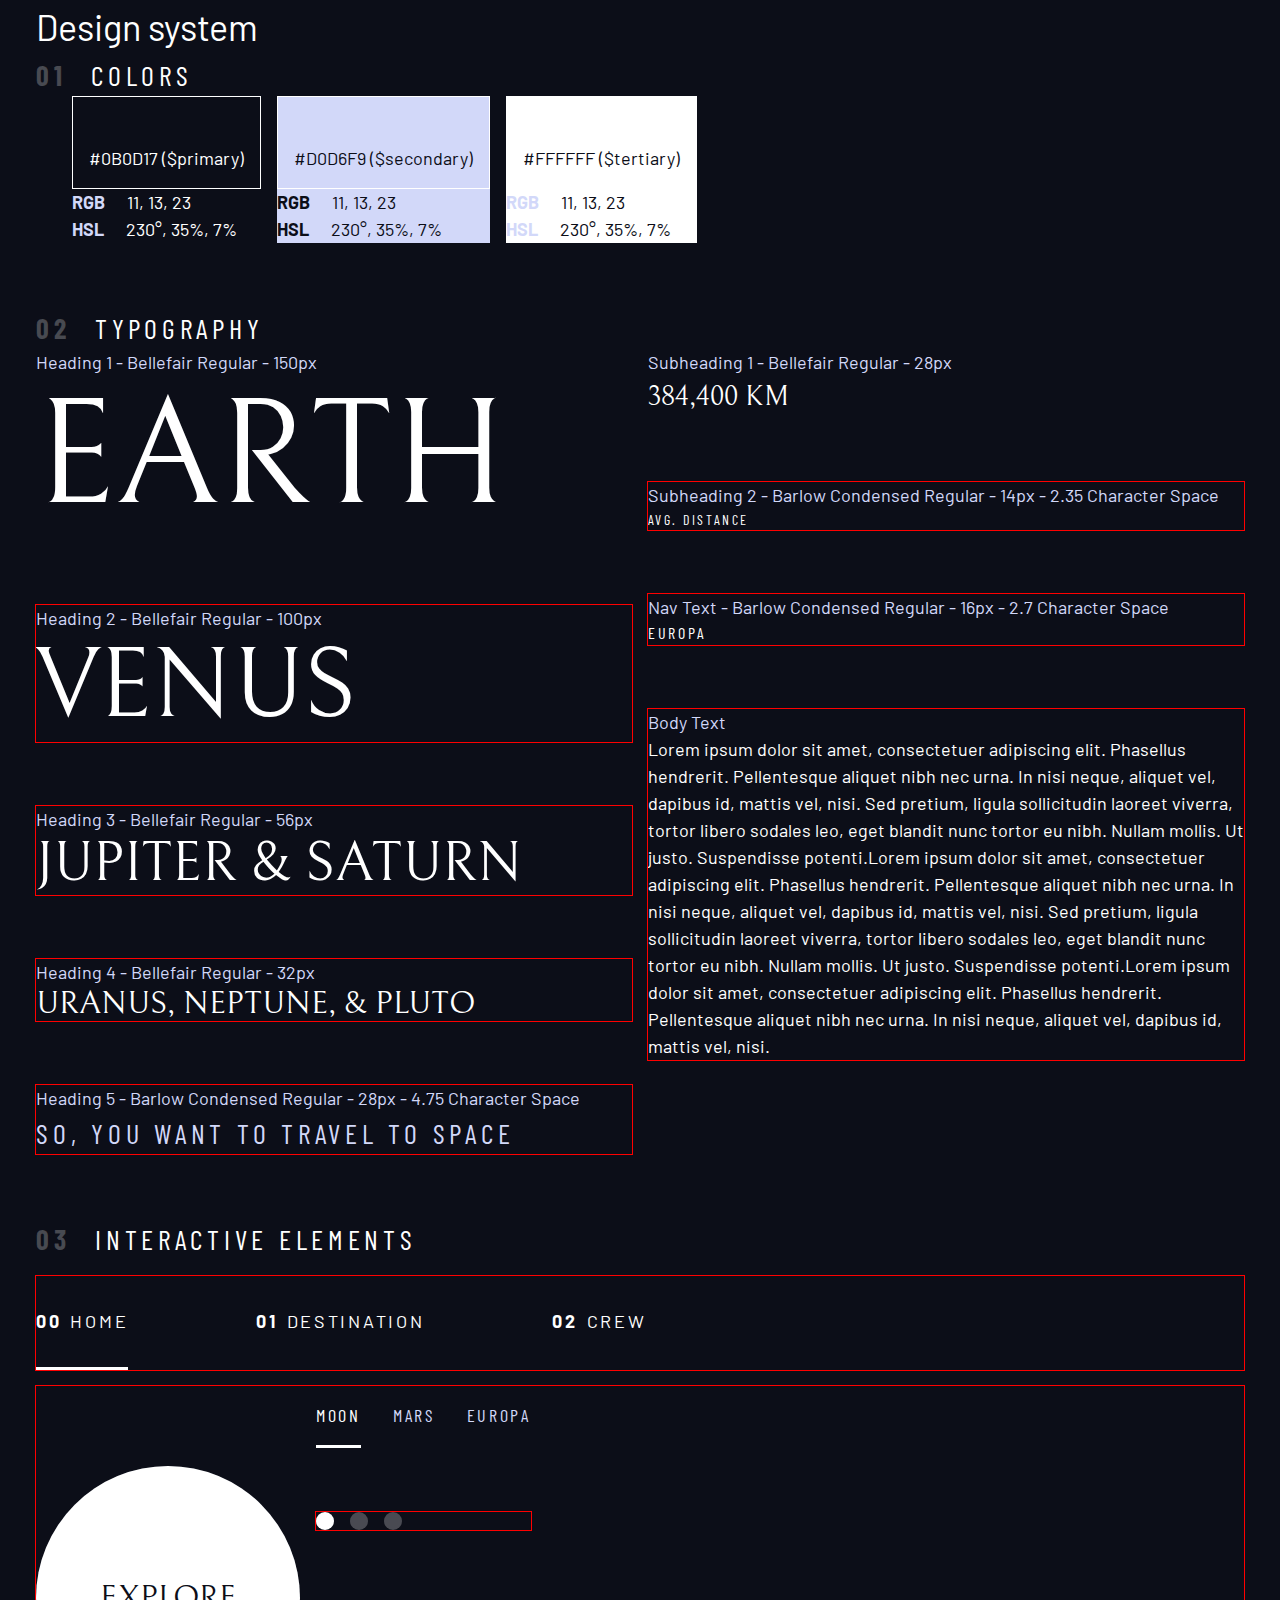
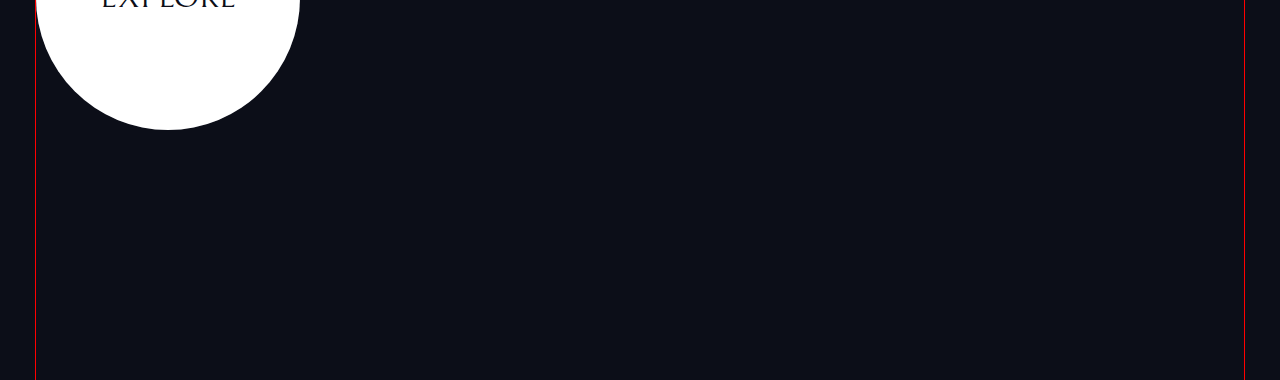
==== design-system.html @ e8338de9 "homepage" ====
<!DOCTYPE html>
<html lang="en">
<head>
    <meta charset="UTF-8">
    <meta http-equiv="X-UA-Compatible" content="IE=edge">
    <meta name="viewport" content="width=device-width, initial-scale=1.0">
    <link rel="preconnect" href="https://fonts.googleapis.com">
    <link rel="preconnect" href="https://fonts.gstatic.com" crossorigin>
    <link href="https://fonts.googleapis.com/css2?family=Barlow+Condensed:wght@400;700&family=Bellefair&family=Barlow:wght@400;700&display=swap" rel="stylesheet">
    <link rel="stylesheet" href="./index.css">
    <title>Design system</title>
</head>
<body class="bg-dark text-white">

    
    <div class="container">
        <h1>Design system</h1>
        
        <section  id="colors">
            <h2 class="numbered-title"><span>01</span> colors</h2>
            <div class="container flex">
            <div>
                <div style="padding:48px 16px 16px; border: 1px solid white">
                    #0B0D17 ($primary)
                </div>
                <p><b class="text-accent">RGB</b>&emsp; 11, 13, 23</p>
                <p><b class="text-accent">HSL</b>&emsp; 230°, 35%, 7%</p>
            </div>
            <div class="bg-accent text-dark">
                <div style="padding:48px 16px 16px; border: 1px solid white">
                    #D0D6F9 ($secondary)
                </div>
                <p><b class="text-dark">RGB</b>&emsp; 11, 13, 23</p>
                <p><b class="text-dark">HSL</b>&emsp; 230°, 35%, 7%</p>
            </div>
            <div class="bg-white text-dark">
                <div style="padding:48px 16px 16px; border: 1px solid white">
                    #FFFFFF ($tertiary)
                </div>
                <p><b class="text-accent">RGB</b>&emsp; 11, 13, 23</p>
                <p><b class="text-accent">HSL</b>&emsp; 230°, 35%, 7%</p>
            </div>
        </div>
        </section>
        <section id="typography"  style="margin: 4rem 0">
            <h2 class="numbered-title"><span>02 </span>Typography</h2>
            <div class="flex">
                <div class="flow" style="flex-basis: 100%; --flow-space:4rem;">
                    <div> 
                        <p class="text-accent">Heading 1 - Bellefair Regular - 150px</p>
                        <p class="fs-900 ff-serif uppercase">Earth</p>
                    </div>
                    <div> 
                        <p class="text-accent">Heading 2 - Bellefair Regular - 100px</p>
                        <p class="fs-800 ff-serif uppercase">Venus</p>
                    </div>
                    <div> 
                        <p class="text-accent">Heading 3 - Bellefair Regular - 56px</p>
                        <p class="fs-700 ff-serif uppercase">Jupiter & Saturn</p>
                    </div>
                    <div> 
                        <p class="text-accent">Heading 4 - Bellefair Regular - 32px</p>
                        <p class="fs-600 ff-serif uppercase">Uranus, Neptune, & Pluto</p>
                    </div>
                    <div> 
                        <p class="text-accent">Heading 5 - Barlow Condensed Regular - 28px - 4.75 Character Space</p>
                        <p class="text-accent fs-500 ff-sans-cond uppercase letter-spacing-1">So, you want to travel to space</p>
                    </div>
                
                </div>
                
                <div class="flow" style="flex-basis: 100%; --flow-space:4rem;">
                    <div> 
                        <p class="text-accent">Subheading 1 - Bellefair Regular - 28px</p>
                        <p class="fs-500 ff-serif uppercase">384,400 km</p>
                    </div>
                    <div> 
                        <p class="text-accent">Subheading 2 - Barlow Condensed Regular - 14px - 2.35 Character Space</p>
                        <p class="fs-200 uppercase ff-sans-cond letter-spacing-3">Avg. Distance</p>
                    </div>
                    <div> 
                        <p class="text-accent">Nav Text - Barlow Condensed Regular - 16px - 2.7 Character Space</p>
                        <p class="fs-300 uppercase ff-sans-cond letter-spacing-2">Europa</p>
                    </div>
                    <div> 
                        <p class="text-accent">Body Text</p>
                        <p>Lorem ipsum dolor sit amet, consectetuer adipiscing elit. Phasellus hendrerit. Pellentesque aliquet nibh nec urna. In nisi neque, aliquet vel, dapibus id, mattis vel, nisi. Sed pretium, ligula sollicitudin laoreet viverra, tortor libero sodales leo, eget blandit nunc tortor eu nibh. Nullam mollis. Ut justo. Suspendisse potenti.Lorem ipsum dolor sit amet, consectetuer adipiscing elit. Phasellus hendrerit. Pellentesque aliquet nibh nec urna. In nisi neque, aliquet vel, dapibus id, mattis vel, nisi. Sed pretium, ligula sollicitudin laoreet viverra, tortor libero sodales leo, eget blandit nunc tortor eu nibh. Nullam mollis. Ut justo. Suspendisse potenti.Lorem ipsum dolor sit amet, consectetuer adipiscing elit. Phasellus hendrerit. Pellentesque aliquet nibh nec urna. In nisi neque, aliquet vel, dapibus id, mattis vel, nisi. </p>
                    </div>
                </div>
            </div>
        </section>
        <section class="flow" id="interactive-elements">
            <h2 class="numbered-title"><span>03</span> Interactive elements</h2>
            
            <!-- navigation -->
            <div>
                <nav>
                    <ul class="primary-navigation underline-indicators flex">
                        <li class="active"><a class="uppercase text-white letter-spacing-2" href="#"><span>00</span>Home</a></li>
                        <li><a class="uppercase text-white letter-spacing-2" href="#"><span>01</span>Destination</a></li>
                        <li><a class="uppercase text-white letter-spacing-2" href="#"><span>02</span>Crew</a></li>
                    </ul>
                </nav>
            </div>
            
            <div class="flex">
                <div style="margin-top: 5rem">
                    <!-- explore button -->
                    <a href="#" class="large-button uppercase ff-serif fs-600 text-dark bg-white">Explore</a>
                </div>
                
                <div class="flow" style="margin-bottom: 50vh; --flow-space: 4rem">
                    <!-- Tabs -->
                    <div class="tab-list underline-indicators flex">
                        <button aria-selected="true" class="uppercase ff-sans-cond text-accent bg-dark letter-spacing-2">Moon</button>
                        <button aria-selected="false" class="uppercase ff-sans-cond text-accent bg-dark letter-spacing-2">Mars</button>
                        <button aria-selected="false" class="uppercase ff-sans-cond text-accent bg-dark letter-spacing-2">Europa</button>
                    </div>
                    
                    <!-- Dots -->
                    <div class="dot-indicators flex">
                        <button aria-selected="true"><span class="sr-only">Slide title</span></button>
                        <button aria-selected="false"><span class="sr-only">Slide title</span></button>
                        <button aria-selected="false"><span class="sr-only">Slide title</span></button>
                    </div>
                    
                    <!-- Numbers -->
                </div>
            </div>
            
        </section>
    </div>
        
    
    <script src="index.pack.js"></script>
</body>
</html>
---- index.css ----
:root {
  --clr-dark: 230 35% 7%;
  --clr-light: 231 77% 90%;
  --clr-white: 0 0% 100%;
  --fs-900: 9.375rem;
  --fs-800: 6.25rem;
  --fs-700: 3.5rem;
  --fs-600: 2rem;
  --fs-500: 1.75rem;
  --fs-400: 1.125rem;
  --fs-300: 1rem;
  --fs-200: 0.875rem;
  --ff-serif: 'Bellefair', serif;
  --ff-sans-cond: 'Barlow Condensed', sans-serif;
  --ff-sans-normal: 'Barlow', sans-serif;
}

*,
*::before,
*::after {
  -webkit-box-sizing: border-box;
          box-sizing: border-box;
}

body,
h1,
h2,
h3,
h4,
h5,
p,
figure,
picture {
  margin: 0;
}

h1,
h2,
h3,
h4,
h5,
h6,
p {
  font-weight: 400;
}

body {
  font-family: var(--ff-sans-normal);
  font-size: var(--fs-400);
  color: white;
  background-color: #0c0e18;
  line-height: 1.5;
  min-height: 100vh;
}

img,
picutre {
  max-width: 100%;
  display: block;
}

input,
button,
textarea,
select {
  font: inherit;
}

@media (prefers-reduced-motion: reduce) {
  *,
  *::before,
  *::after {
    -webkit-animation-duration: 0.01ms !important;
            animation-duration: 0.01ms !important;
    -webkit-animation-iteration-count: 1 !important;
            animation-iteration-count: 1 !important;
    -webkit-transition-duration: 0.01ms !important;
            transition-duration: 0.01ms !important;
    scroll-behavior: auto !important;
  }
}

.flex {
  display: -webkit-box;
  display: -ms-flexbox;
  display: flex;
  gap: var(--gap, 1rem);
}

.grid {
  display: -ms-grid;
  display: grid;
  gap: var(--gap, 1rem);
}

.flow > * + * {
  margin-top: var(--flow-space, 1rem);
  outline: 1px solid red;
}

.container {
  padding-inline: 2em;
  margin-inline: auto;
  max-width: 80rem;
}

.sr-only {
  position: absolute;
  width: 1px;
  height: 1px;
  padding: 0;
  margin: -1px;
  overflow: hidden;
  clip: rect(0, 0, 0, 0);
  white-space: nowrap;
  /* added line */
  border: 0;
}

.box {
  background: lightblue;
  padding: 3rem;
}

.call-to-action {
  --gap: 5rem;
  background: purple;
  padding: 2rem;
  border-radius: 5px;
}

.bg-dark {
  background: #0c0e18;
}

.bg-accent {
  background: #d2d8f9;
}

.bg-white {
  background: white;
}

.text-dark {
  color: #0c0e18;
}

.text-accent {
  color: #d2d8f9;
}

.text-white {
  color: white;
}

.example-component {
  background: rgba(210, 216, 249, 0.2);
  color: white;
}

.ff-serif {
  font-family: var(--ff-serif);
}

.ff-sans-cond {
  font-family: var(--ff-sans-cond);
}

.ff-sans-normal {
  font-family: var(--ff-sans-normal);
}

.letter-spacing-1 {
  letter-spacing: 4.75px;
}

.letter-spacing-2 {
  letter-spacing: 2.7px;
}

.letter-spacing-3 {
  letter-spacing: 2.35px;
}

.uppercase {
  text-transform: uppercase;
}

.fs-900 {
  font-size: var(--fs-900);
}

.fs-800 {
  font-size: var(--fs-800);
}

.fs-700 {
  font-size: var(--fs-700);
}

.fs-600 {
  font-size: var(--fs-600);
}

.fs-500 {
  font-size: var(--fs-500);
}

.fs-400 {
  font-size: var(--fs-400);
}

.fs-300 {
  font-size: var(--fs-300);
}

.fs-200 {
  font-size: var(--fs-200);
}

.fs-900,
.fs-800,
.fs-700,
.fs-600 {
  line-height: 1.1;
}

.numbered-title {
  font-family: var(--ff-sans-cond);
  font-size: var(--fs-500);
  text-transform: uppercase;
  letter-spacing: 4.72px;
}

.numbered-title span {
  margin-right: 0.5em;
  font-weight: 700;
  color: rgba(255, 255, 255, 0.25);
}

.large-button {
  position: relative;
  display: -ms-inline-grid;
  display: inline-grid;
  place-items: center;
  padding: 0 2em;
  border-radius: 50%;
  aspect-ratio: 1 / 1;
  text-decoration: none;
}

.large-button::after {
  content: '';
  position: absolute;
  z-index: -1;
  top: 0;
  left: 0;
  width: 100%;
  height: 100%;
  border-radius: 50%;
  background: rgba(210, 216, 249, 0.15);
  -webkit-transition: all 0.3s ease-in-out;
  transition: all 0.3s ease-in-out;
}

.large-button:hover::after,
.large-button:focus::after {
  -webkit-transform: scale(1.5);
          transform: scale(1.5);
}

.primary-navigation {
  --gap: 8rem;
  --underline-gap:2rem;
  list-style: none;
  padding: 0;
  margin: 0;
}

.primary-navigation a {
  text-decoration: none;
  color: white;
}

.primary-navigation a span {
  font-weight: bold;
  margin-right: 0.5em;
}

.underline-indicators > * {
  padding: var(--underline-gap, 1rem) 0;
  border: 0;
  cursor: pointer;
  border-bottom: 0.2rem solid rgba(255, 255, 255, 0);
}

.underline-indicators > *:hover,
.underline-indicators > *:focus {
  border-color: rgba(255, 255, 255, 0.5);
}

.underline-indicators > .active,
.underline-indicators > [aria-selected="true"] {
  color: white;
  border-color: white;
}

.tab-list {
  --gap: 2rem;
}

.dot-indicators > * {
  cursor: pointer;
  border: 0;
  border-radius: 50%;
  padding: .5em;
  background-color: rgba(255, 255, 255, 0.25);
}

.dot-indicators > *:hover,
.dot-indicators > *:focus {
  background-color: rgba(255, 255, 255, 0.5);
}

.dot-indicators > [aria-selected="true"] {
  background-color: white;
}
/*# sourceMappingURL=index.css.map */
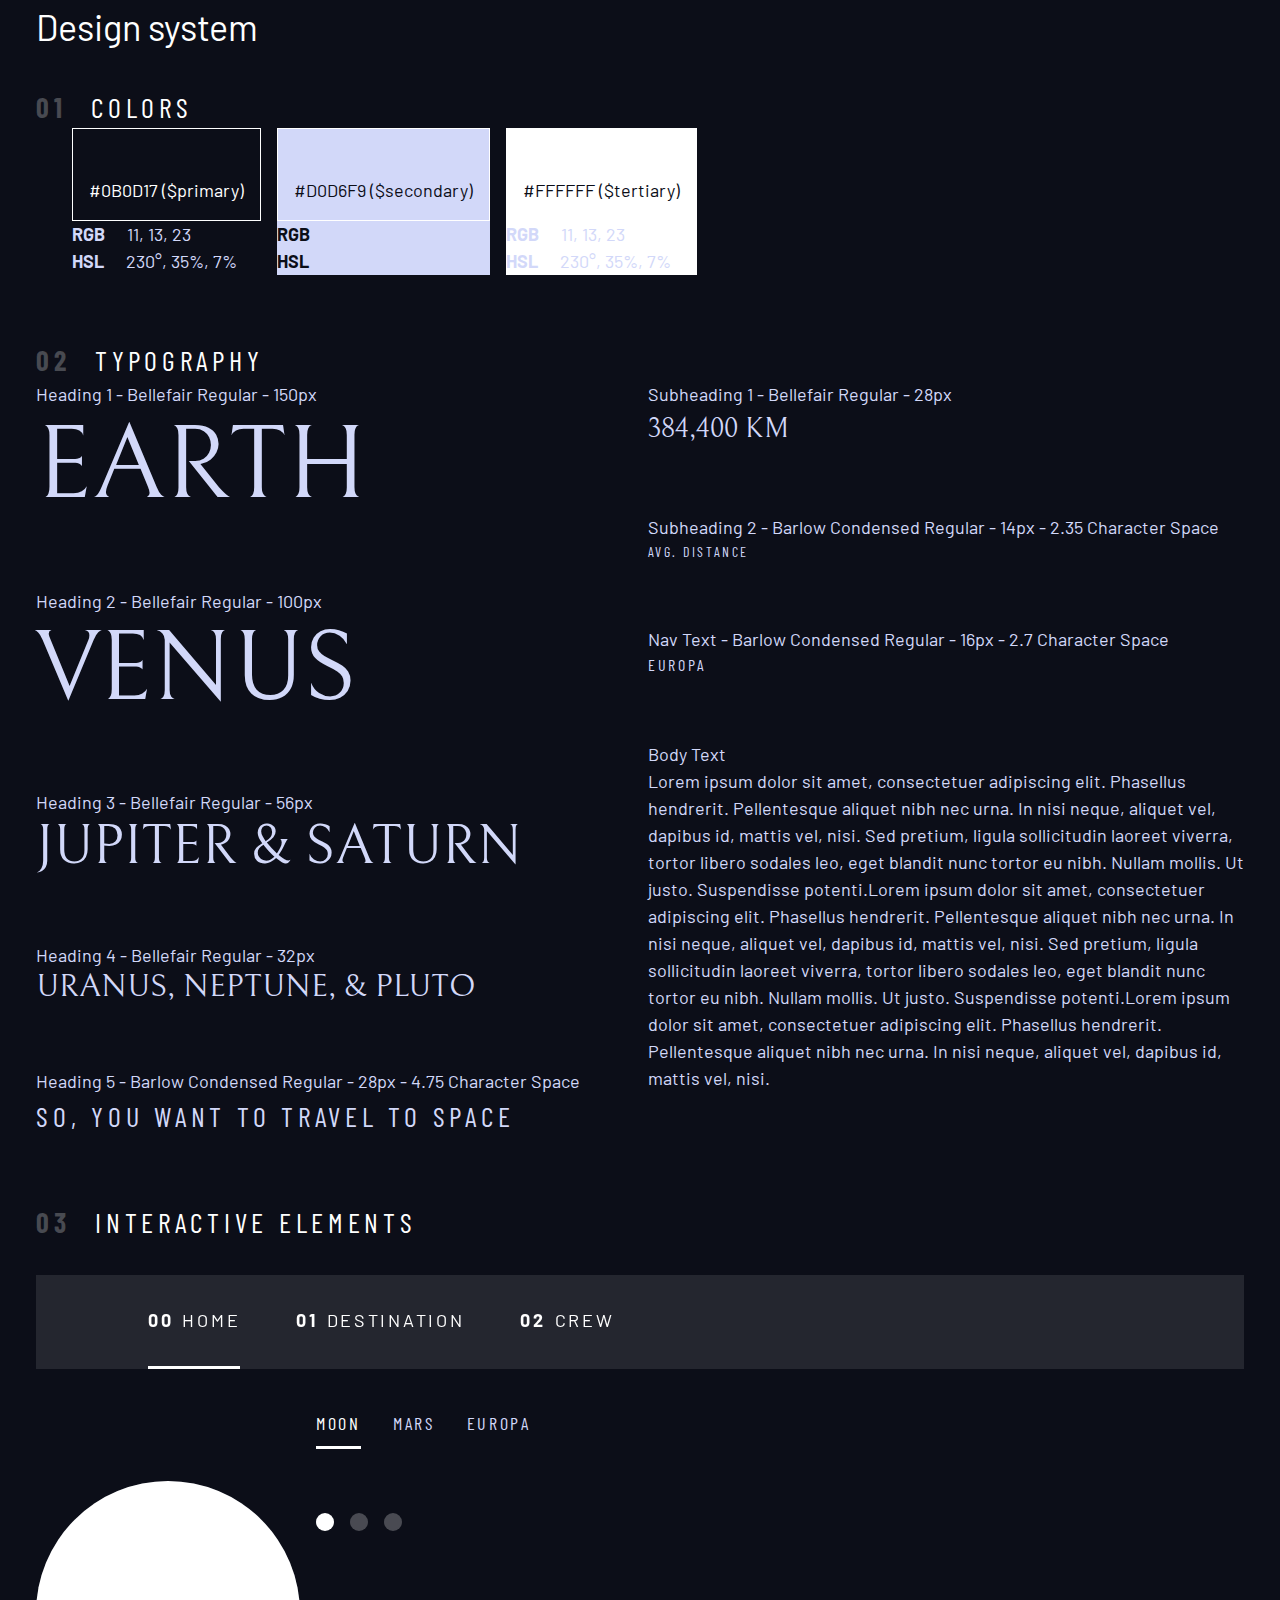
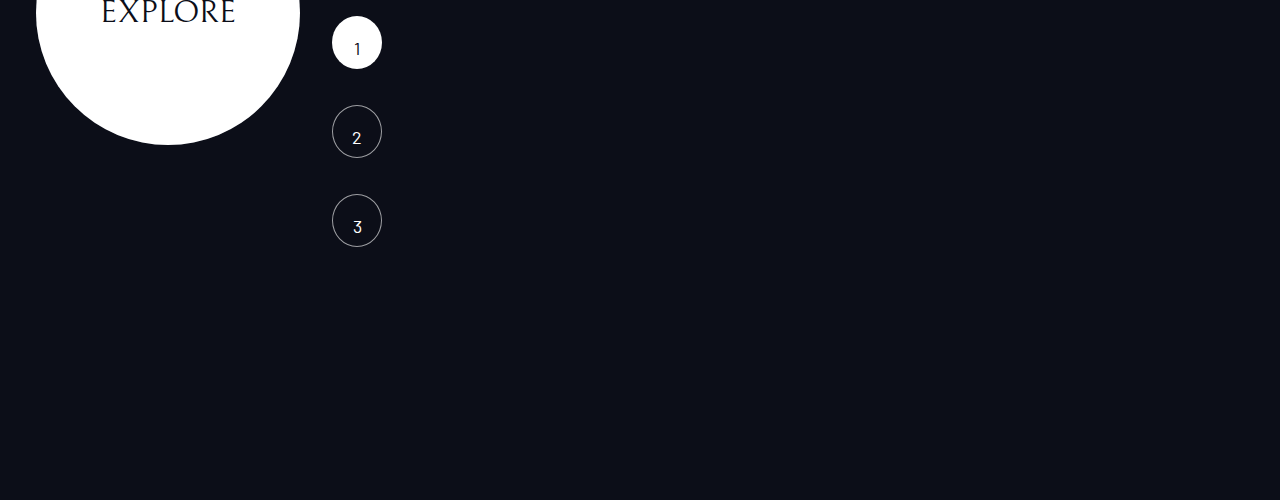
==== commit 0506b4f1: "tech page" ====
--- a/design-system.html
+++ b/design-system.html
@@ -125,6 +125,11 @@
                     </div>
                     
                     <!-- Numbers -->
+                    <div class="numbers-indicators flex">
+                        <button aria-selected="true"><span>1</span></button>
+                        <button aria-selected="false"><span>2</span></button>
+                        <button aria-selected="false"><span>3</span></button>
+                    </div>
                 </div>
             </div>
             
--- a/index.css
+++ b/index.css
@@ -2,17 +2,38 @@
   --clr-dark: 230 35% 7%;
   --clr-light: 231 77% 90%;
   --clr-white: 0 0% 100%;
-  --fs-900: 9.375rem;
-  --fs-800: 6.25rem;
-  --fs-700: 3.5rem;
-  --fs-600: 2rem;
-  --fs-500: 1.75rem;
-  --fs-400: 1.125rem;
+  --fs-900: clamp(5rem, 7vw + 1rem, 9.375rem);
+  --fs-800: 3.5rem;
+  --fs-700: 1.5rem;
+  --fs-600: 1rem;
+  --fs-500: 1rem;
+  --fs-400: 0.9375rem;
   --fs-300: 1rem;
   --fs-200: 0.875rem;
   --ff-serif: 'Bellefair', serif;
   --ff-sans-cond: 'Barlow Condensed', sans-serif;
   --ff-sans-normal: 'Barlow', sans-serif;
+}
+
+@media (min-width: 35em) {
+  :root {
+    --fs-800: 5rem;
+    --fs-700: 2.5rem;
+    --fs-600: 1.5rem;
+    --fs-500: 1.25rem;
+    --fs-400: 1rem;
+  }
+}
+
+@media (min-width: 45em) {
+  :root {
+    /* font-sizes */
+    --fs-800: 6.25rem;
+    --fs-700: 3.5rem;
+    --fs-600: 2rem;
+    --fs-500: 1.75rem;
+    --fs-400: 1.125rem;
+  }
 }
 
 *,
@@ -39,9 +60,13 @@
 h3,
 h4,
 h5,
-h6,
+h6 {
+  font-weight: 400;
+}
+
 p {
   font-weight: 400;
+  color: #d2d8f9;
 }
 
 body {
@@ -51,6 +76,12 @@
   background-color: #0c0e18;
   line-height: 1.5;
   min-height: 100vh;
+  display: -ms-grid;
+  display: grid;
+  -ms-grid-rows: min-content 1fr;
+      grid-template-rows: -webkit-min-content 1fr;
+      grid-template-rows: min-content 1fr;
+  overflow-x: hidden;
 }
 
 img,
@@ -93,15 +124,31 @@
   gap: var(--gap, 1rem);
 }
 
+.d-block {
+  display: block;
+}
+
 .flow > * + * {
   margin-top: var(--flow-space, 1rem);
-  outline: 1px solid red;
 }
 
 .container {
   padding-inline: 2em;
   margin-inline: auto;
   max-width: 80rem;
+}
+
+.grid-container {
+  text-align: center;
+  display: -ms-grid;
+  display: grid;
+  place-items: center;
+  padding-inline: 1rem;
+  padding-bottom: 4rem;
+}
+
+.grid-container > * {
+  max-width: 50ch;
 }
 
 .sr-only {
@@ -124,7 +171,6 @@
 
 .call-to-action {
   --gap: 5rem;
-  background: purple;
   padding: 2rem;
   border-radius: 5px;
 }
@@ -239,13 +285,14 @@
 }
 
 .large-button {
+  font-size: 2rem;
   position: relative;
   display: -ms-inline-grid;
   display: inline-grid;
   place-items: center;
   padding: 0 2em;
   border-radius: 50%;
-  aspect-ratio: 1 / 1;
+  aspect-ratio: 1;
   text-decoration: none;
 }
 
@@ -269,12 +316,35 @@
           transform: scale(1.5);
 }
 
+.logo {
+  margin: 1.5rem clamp(1.5rem, 5vw, 3.5rem);
+}
+
+.primary-header {
+  -webkit-box-pack: justify;
+      -ms-flex-pack: justify;
+          justify-content: space-between;
+  -webkit-box-align: center;
+      -ms-flex-align: center;
+          align-items: center;
+}
+
 .primary-navigation {
-  --gap: 8rem;
-  --underline-gap:2rem;
+  --gap: clamp(1.5rem, 5.5vw, 3.5rem);
+  --underline-gap: 2rem;
   list-style: none;
-  padding: 0;
   margin: 0;
+  background: rgba(255, 255, 255, 0.1);
+  -webkit-backdrop-filter: blur(1.2rem);
+          backdrop-filter: blur(1.2rem);
+}
+
+@supports ((-webkit-backdrop-filter: blur(1rem)) or (backdrop-filter: blur(1rem))) {
+  .primary-navigation {
+    background: rgba(255, 255, 255, 0.1);
+    -webkit-backdrop-filter: blur(1.2rem);
+            backdrop-filter: blur(1.2rem);
+  }
 }
 
 .primary-navigation a {
@@ -287,11 +357,99 @@
   margin-right: 0.5em;
 }
 
+.mobile-nav-toggle {
+  display: none;
+}
+
+@media (max-width: 35rem) {
+  .primary-navigation {
+    --underline-gap: 0.5rem;
+    list-style: none;
+    padding: MIN(20rem, 15vh) 2rem;
+    margin: 0;
+    -webkit-box-orient: vertical;
+    -webkit-box-direction: normal;
+        -ms-flex-direction: column;
+            flex-direction: column;
+    position: fixed;
+    inset: 0 0 0 25%;
+    z-index: 100;
+    -webkit-transform: translateX(100%);
+            transform: translateX(100%);
+    -webkit-transition: -webkit-transform 500ms ease-in-out;
+    transition: -webkit-transform 500ms ease-in-out;
+    transition: transform 500ms ease-in-out;
+    transition: transform 500ms ease-in-out, -webkit-transform 500ms ease-in-out;
+  }
+  .primary-navigation[data-visible='true'] {
+    -webkit-transform: translateX(0);
+            transform: translateX(0);
+  }
+  .primary-navigation.underline-indicators > .active {
+    border: 0;
+  }
+  .mobile-nav-toggle {
+    display: block;
+    position: absolute;
+    z-index: 9999;
+    right: 1rem;
+    top: 2rem;
+    background: transparent;
+    background-image: url(./assets/shared/icon-hamburger.svg);
+    background-repeat: no-repeat;
+    background-position: center;
+    width: 1.5rem;
+    aspect-ratio: 1;
+    border: 0;
+  }
+  .mobile-nav-toggle[aria-expanded='true'] {
+    background-image: url(./assets/shared/icon-close.svg);
+  }
+}
+
+@media (min-width: 35em) {
+  .primary-navigation {
+    padding-inline: clamp(3rem, 9vw, 7rem);
+  }
+}
+
+@media (min-width: 35em) and (max-width: 44.9em) {
+  .primary-navigation a > span {
+    display: none;
+  }
+}
+
+@media (min-width: 45em) {
+  .primary-header::after {
+    content: '';
+    display: block;
+    position: relative;
+    height: 1px;
+    margin-right: -2.7rem;
+    background: rgba(255, 255, 255, 0.25);
+    z-index: 999;
+    width: 100%;
+    -webkit-box-ordinal-group: 2;
+        -ms-flex-order: 1;
+            order: 1;
+    opacity: 0.9;
+  }
+  nav {
+    -webkit-box-ordinal-group: 3;
+        -ms-flex-order: 2;
+            order: 2;
+  }
+  .primary-navigation {
+    margin-block: 2rem;
+  }
+}
+
 .underline-indicators > * {
-  padding: var(--underline-gap, 1rem) 0;
+  padding: var(--underline-gap, 0.55rem) 0;
   border: 0;
   cursor: pointer;
   border-bottom: 0.2rem solid rgba(255, 255, 255, 0);
+  background-color: transparent;
 }
 
 .underline-indicators > *:hover,
@@ -300,7 +458,7 @@
 }
 
 .underline-indicators > .active,
-.underline-indicators > [aria-selected="true"] {
+.underline-indicators > [aria-selected='true'] {
   color: white;
   border-color: white;
 }
@@ -313,7 +471,7 @@
   cursor: pointer;
   border: 0;
   border-radius: 50%;
-  padding: .5em;
+  padding: 0.5em;
   background-color: rgba(255, 255, 255, 0.25);
 }
 
@@ -322,7 +480,300 @@
   background-color: rgba(255, 255, 255, 0.5);
 }
 
-.dot-indicators > [aria-selected="true"] {
+.dot-indicators > [aria-selected='true'] {
   background-color: white;
 }
+
+.numbers-indicators > * {
+  cursor: pointer;
+  border: 0;
+  border-radius: 50%;
+  width: 100%;
+  height: 100%;
+  padding: 1em;
+  color: white;
+  background-color: transparent;
+  border: 0.01px rgba(255, 255, 255, 0.6) solid;
+}
+
+.numbers-indicators > *:hover,
+.numbers-indicators > *:focus {
+  background-color: rgba(255, 255, 255, 0.5);
+}
+
+.numbers-indicators > [aria-selected='true'] {
+  background-color: white;
+  color: #0c0e18;
+}
+
+body {
+  background-size: cover;
+  background-position: bottom center;
+}
+
+.home {
+  background-image: url(/assets/home/background-home-mobile.jpg);
+}
+
+@media (min-width: 35rem) {
+  .home {
+    background-position: center center;
+    background-image: url(./assets/home/background-home-tablet.jpg);
+  }
+}
+
+@media (min-width: 45rem) {
+  .home {
+    background-image: url(./assets/home/background-home-desktop.jpg);
+  }
+}
+
+.destination {
+  background-image: url(./assets/destination/background-destination-mobile.jpg);
+}
+
+@media (min-width: 35rem) {
+  .destination {
+    background-position: center center;
+    background-image: url(./assets/destination/background-destination-tablet.jpg);
+  }
+}
+
+@media (min-width: 45rem) {
+  .destination {
+    background-image: url(./assets/destination/background-destination-desktop.jpg);
+  }
+}
+
+/* crew */
+.crew {
+  background-image: url(./assets/home/background-crew-mobile.jpg);
+}
+
+@media (min-width: 35rem) {
+  .crew {
+    background-position: center center;
+    background-image: url(./assets/crew/background-crew-tablet.jpg);
+  }
+}
+
+@media (min-width: 45rem) {
+  .crew {
+    background-image: url(./assets/crew/background-crew-desktop.jpg);
+  }
+}
+
+.grid-container--destination {
+  --flow-space: 2rem;
+      grid-template-areas: 'title' 'image' 'tabs' 'content';
+}
+
+.numbered-title {
+  -ms-grid-row: 1;
+  -ms-grid-column: 1;
+  grid-area: title;
+}
+
+.grid-container--destination > img {
+  -ms-grid-row: 2;
+  -ms-grid-column: 1;
+  grid-area: image;
+  max-width: 60%;
+}
+
+.grid-container--destination > .tab-list {
+  -ms-grid-row: 3;
+  -ms-grid-column: 1;
+  grid-area: tabs;
+}
+
+.grid-container--destination > .destination-info {
+  -ms-grid-row: 4;
+  -ms-grid-column: 1;
+  grid-area: content;
+}
+
+.dest-meta {
+  border-top: 1px solid rgba(255, 255, 255, 0.25);
+  -webkit-box-orient: vertical;
+  -webkit-box-direction: normal;
+      -ms-flex-direction: column;
+          flex-direction: column;
+  padding-top: 2.5rem;
+  margin-top: 2.5rem;
+}
+
+.dest-meta p {
+  font-size: 1.75rem;
+}
+
+.grid-container--crew {
+  --flow-space: 2rem;
+      grid-template-areas: 'title' 'image' 'tabs' 'content';
+}
+
+.grid-container--crew > img {
+  -ms-grid-row: 2;
+  -ms-grid-column: 1;
+  grid-area: image;
+  max-width: 60%;
+  border-bottom: 1px solid rgba(255, 255, 255, 0.25);
+}
+
+.grid-container--crew > .dot-indicators {
+  -ms-grid-row: 3;
+  -ms-grid-column: 1;
+  grid-area: tabs;
+}
+
+.grid-container--crew > .crew-details {
+  -ms-grid-row: 4;
+  -ms-grid-column: 1;
+  grid-area: content;
+}
+
+.crew-details h2 {
+  opacity: .5;
+}
+
+@media (min-width: 35em) {
+  .numbered-title {
+    -ms-grid-column-align: start;
+        justify-self: start;
+    margin-top: 2rem;
+  }
+  .dest-meta {
+    -webkit-box-orient: horizontal;
+    -webkit-box-direction: normal;
+        -ms-flex-direction: row;
+            flex-direction: row;
+    -webkit-box-pack: space-evenly;
+        -ms-flex-pack: space-evenly;
+            justify-content: space-evenly;
+  }
+  .grid-container--crew {
+    padding-bottom: 0;
+        grid-template-areas: 'title' 'content' 'tabs' 'image';
+  }
+}
+
+@media (min-width: 45em) {
+  .grid-container {
+    text-align: left;
+    -ms-grid-columns: minmax(2rem, 1fr) (minmax(0, 40rem))[2] minmax(2rem, 1fr);
+        grid-template-columns: minmax(2rem, 1fr) repeat(2, minmax(0, 40rem)) minmax(2rem, 1fr);
+    -webkit-column-gap: var(--container-gap, 2rem);
+            column-gap: var(--container-gap, 2rem);
+  }
+  .grid-container--home {
+    padding-bottom: msc(6rem, 20vh);
+  }
+  .grid-container--home > *:first-child {
+    -ms-grid-column: 2;
+    grid-column: 2;
+  }
+  .grid-container--home > *:last-child {
+    -ms-grid-column: 3;
+    grid-column: 3;
+  }
+  .grid-container--destination {
+    justify-items: start;
+    -ms-flex-line-pack: start;
+        align-content: start;
+        grid-template-areas: '. title title .' '. image tabs .' '. image content .';
+  }
+  .grid-container--destination > img,
+  .grid-container--crew > img {
+    max-width: 85%;
+  }
+  .dest-meta {
+    --gap: MIN(7vw, 6rem);
+    -webkit-box-pack: start;
+        -ms-flex-pack: start;
+            justify-content: start;
+  }
+  .grid-container--crew {
+        grid-template-areas: '. title title .' '. content image .' '. tabs image .';
+  }
+  .grid-container--crew > .dot-indicators {
+    -ms-grid-column-align: start;
+        justify-self: start;
+  }
+  .grid-container--crew > img {
+    -ms-flex-item-align: end;
+        -ms-grid-row-align: end;
+        align-self: end;
+  }
+}
+
+.numbers-indicators {
+  display: -webkit-box;
+  display: -ms-flexbox;
+  display: flex;
+}
+
+@media (min-width: 45rem) {
+  .tech {
+    background-image: url(./assets/technology/background-technology-desktop.jpg);
+  }
+  .tech-title {
+    position: fixed;
+    top: 150px;
+    left: 80px;
+  }
+  .grid-container--tech {
+        grid-template-areas: 'title' 'image' 'tabs' 'content';
+  }
+  .numbers-indicators {
+    -webkit-box-orient: vertical;
+    -webkit-box-direction: normal;
+        -ms-flex-direction: column;
+            flex-direction: column;
+    width: 80px;
+    height: 100px;
+    outline-style: initial;
+    cursor: pointer;
+    padding: 5px;
+  }
+  .numbers-indicators > button {
+    margin-top: 20px;
+  }
+}
+
+@media (min-width: 35em) {
+  .grid-container--tech {
+    --flow-space: 2rem;
+        grid-template-areas: 'title' 'image' 'tabs' 'content';
+  }
+  .numbers-indicators {
+    display: -webkit-box;
+    display: -ms-flexbox;
+    display: flex;
+    height: 55px;
+    outline-style: initial;
+    cursor: pointer;
+    padding: 1px;
+    border-radius: 50%;
+  }
+  .numbers-indicators > button {
+    margin-left: 15px;
+    width: 60px;
+  }
+  .tech-img img {
+    max-width: 100vw;
+    max-height: 100vh;
+    position: relative;
+  }
+}
+
+.numbers-indicators {
+  display: -webkit-box;
+  display: -ms-flexbox;
+  display: flex;
+}
+
+.numbers-indicators > button {
+  margin-left: 15px;
+  width: 50px;
+}
 /*# sourceMappingURL=index.css.map */